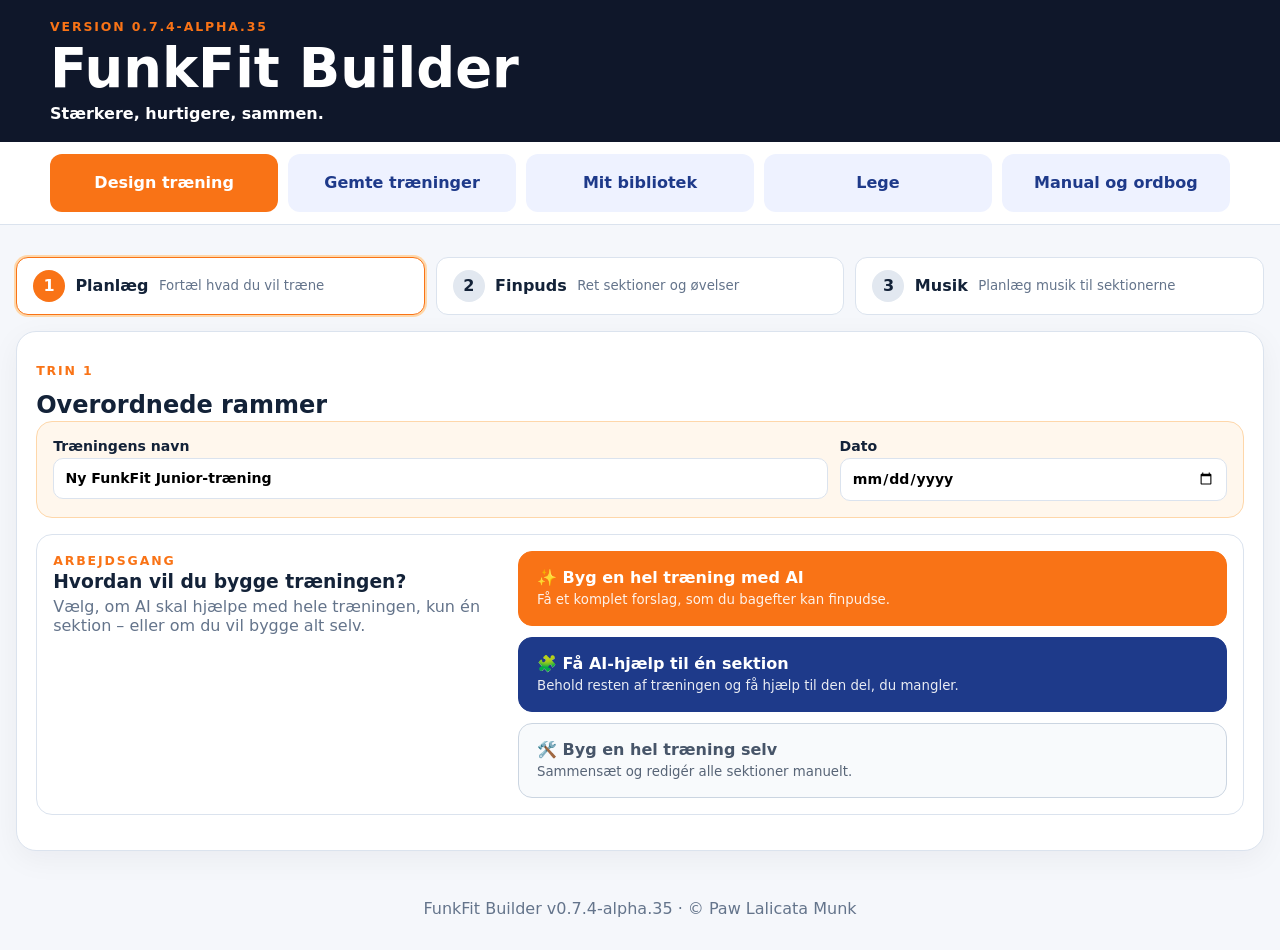
==== reset-cache.html @ 9656c765 "Add files via upload" ====
<!DOCTYPE html>
<meta charset="utf-8">
<title>Opdatér FunkFit-cache</title>
<body style="font-family:system-ui;padding:2rem">
<h1>Opdaterer FunkFit-cache…</h1>
<p>Kun app-cache opdateres. Gemte træninger og øvrige lokale data bevares.</p><p>Siden genindlæses automatisk.</p>
<script>
(async()=>{
  for(const registration of await navigator.serviceWorker.getRegistrations()){
    await registration.unregister();
  }
  for(const key of await caches.keys()){
    await caches.delete(key);
  }
  location.replace('./?v=0.7.4-alpha.35');
})();
</script>
</body>
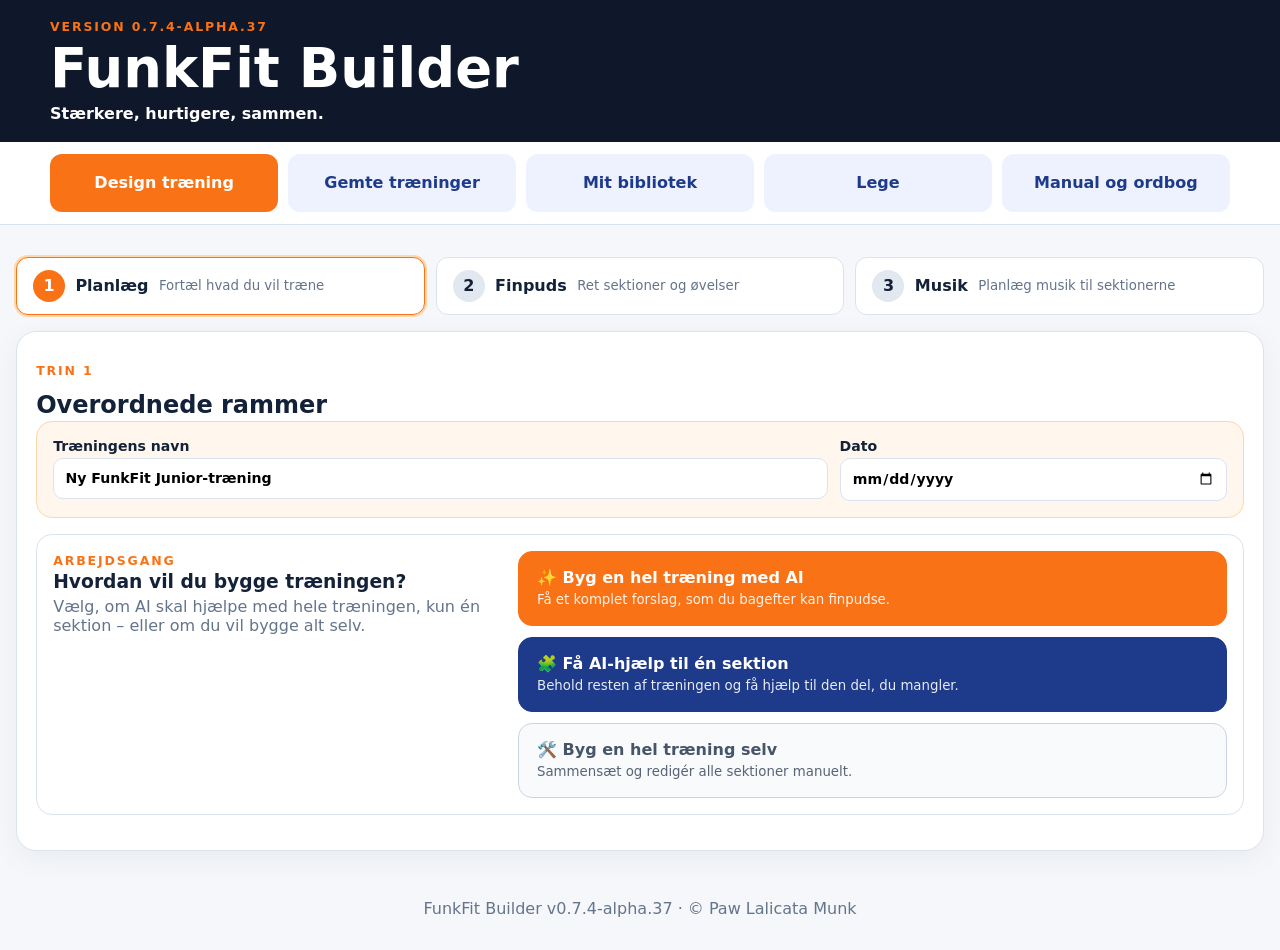
==== commit 6400c79a: "v0.7.4-alpha.37 Legebiblioteket har nu to lag:  Fælles i appen → ligger direkte i FunkFits filer og " ====
--- a/reset-cache.html
+++ b/reset-cache.html
@@ -12,7 +12,7 @@
   for(const key of await caches.keys()){
     await caches.delete(key);
   }
-  location.replace('./?v=0.7.4-alpha.35');
+  location.replace('./?v=0.7.4-alpha.37');
 })();
 </script>
 </body>
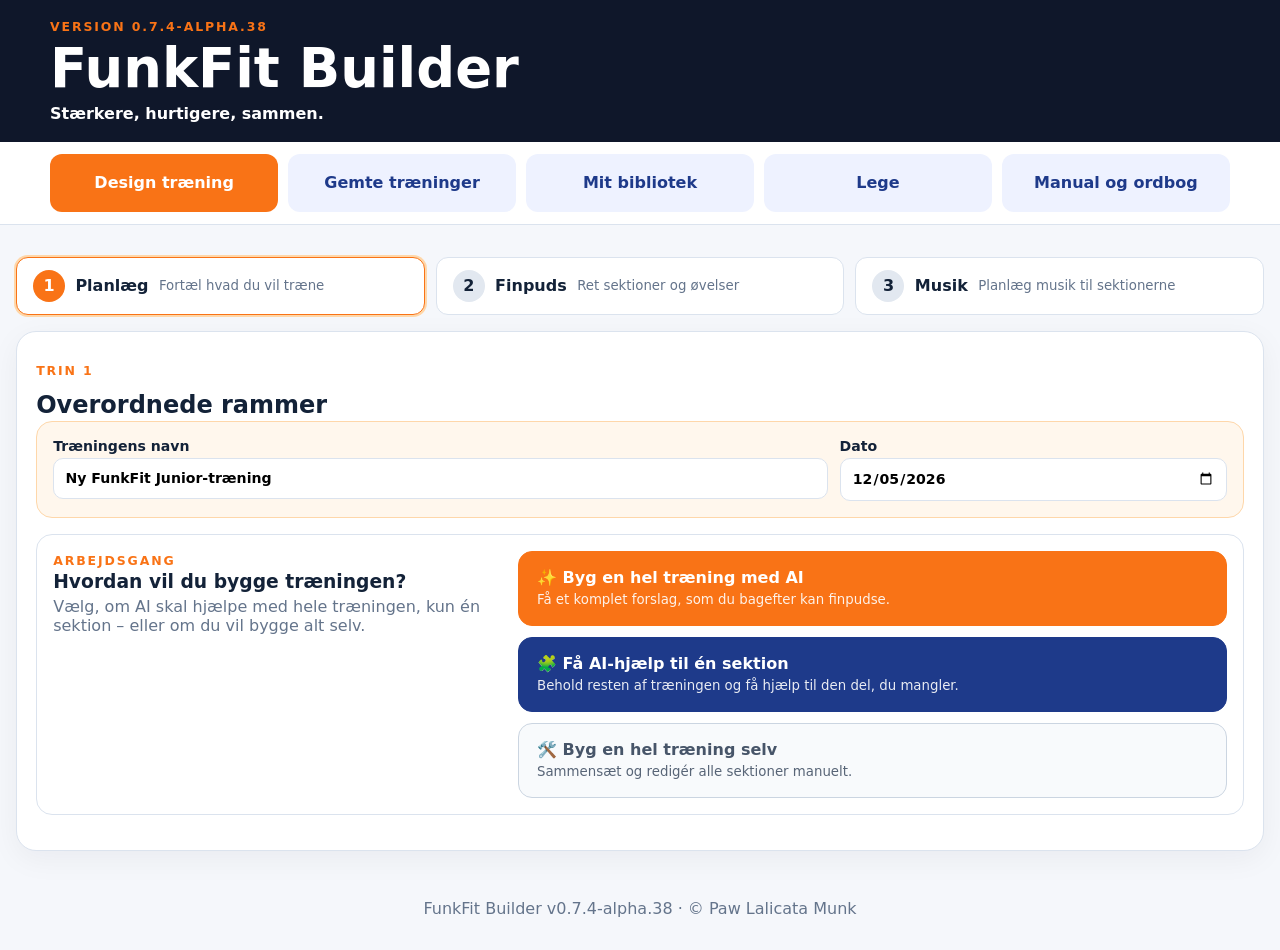
==== commit d179fa9b: "v0.7.4-alpha.38 De fem nye fælles lege er:  Superfly Superman Snap challenge Flip kegler Double staf" ====
--- a/reset-cache.html
+++ b/reset-cache.html
@@ -12,7 +12,7 @@
   for(const key of await caches.keys()){
     await caches.delete(key);
   }
-  location.replace('./?v=0.7.4-alpha.37');
+  location.replace('./?v=0.7.4-alpha.38');
 })();
 </script>
 </body>
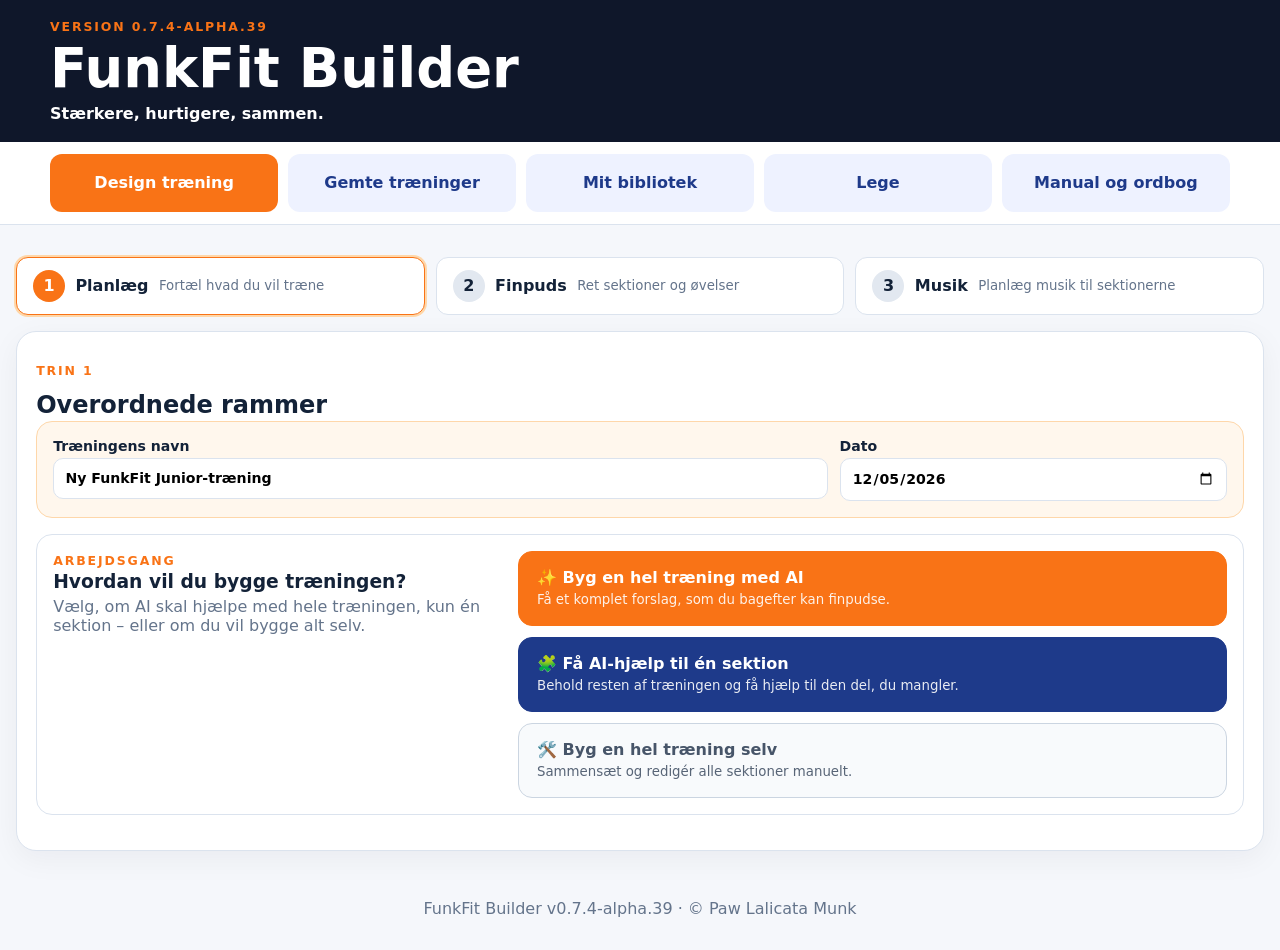
==== commit 8a153887: "v0.7.4-alpha.39 Download FunkFit Builder v0.7.4-alpha.39  Nu bliver Legebibliotek-filen versionsstyr" ====
--- a/reset-cache.html
+++ b/reset-cache.html
@@ -12,7 +12,7 @@
   for(const key of await caches.keys()){
     await caches.delete(key);
   }
-  location.replace('./?v=0.7.4-alpha.38');
+  location.replace('./?v=0.7.4-alpha.39');
 })();
 </script>
 </body>
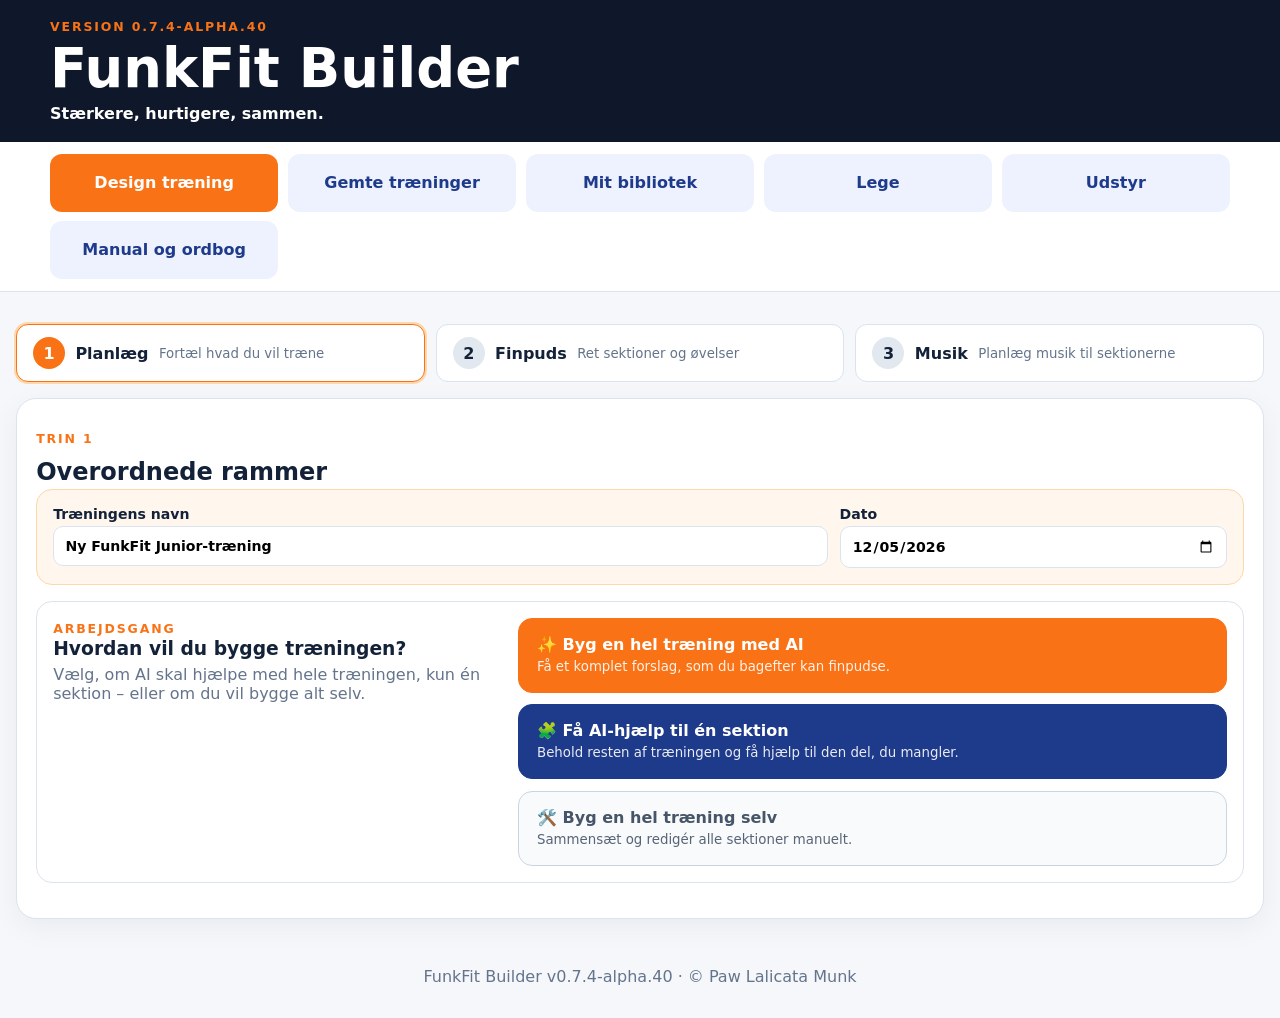
==== commit eabd7994: "Add files via upload" ====
--- a/reset-cache.html
+++ b/reset-cache.html
@@ -12,7 +12,7 @@
   for(const key of await caches.keys()){
     await caches.delete(key);
   }
-  location.replace('./?v=0.7.4-alpha.39');
+  location.replace('./?v=0.7.4-alpha.40');
 })();
 </script>
 </body>
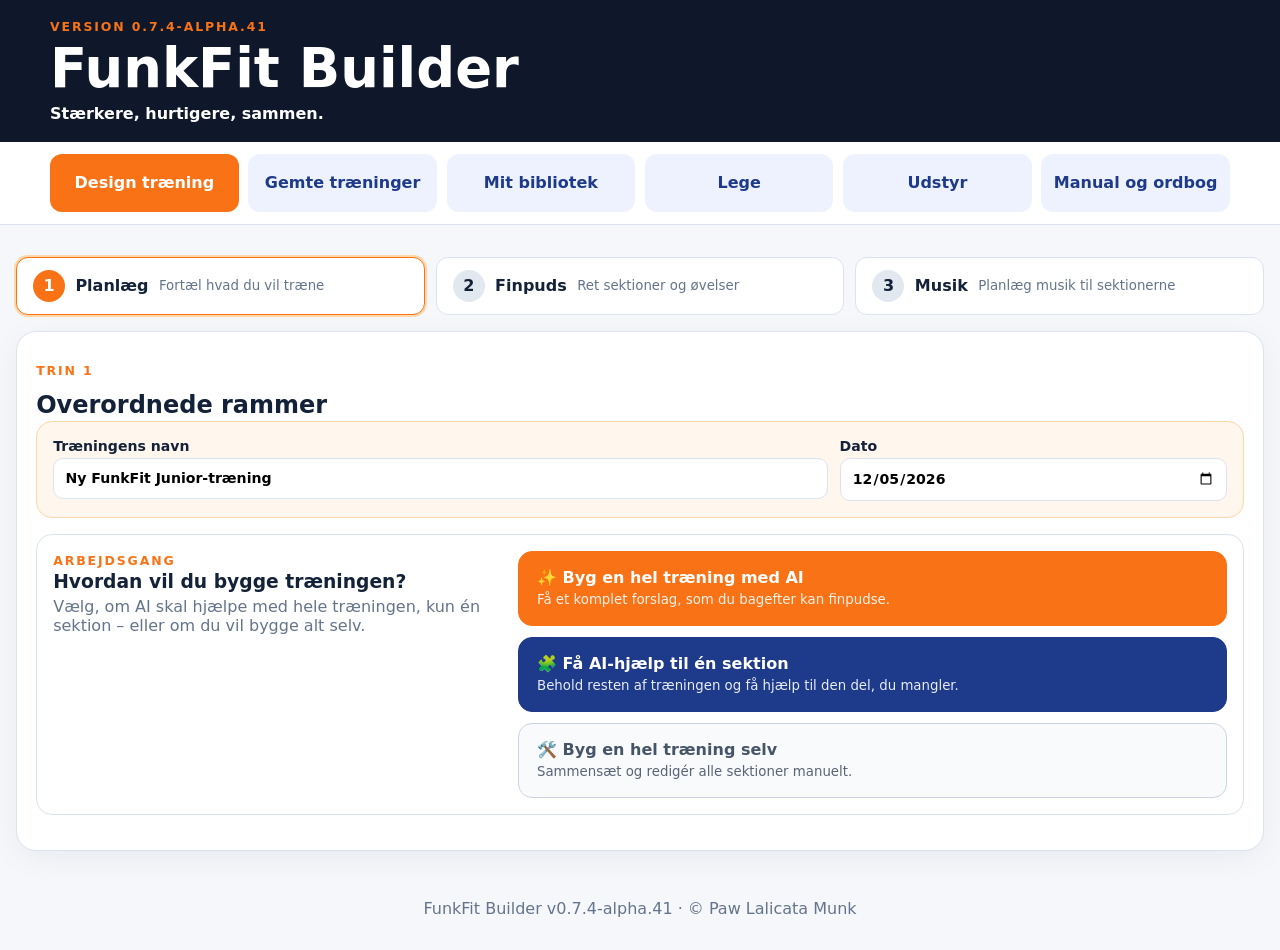
==== commit b608696c: "Add files via upload" ====
--- a/reset-cache.html
+++ b/reset-cache.html
@@ -12,7 +12,7 @@
   for(const key of await caches.keys()){
     await caches.delete(key);
   }
-  location.replace('./?v=0.7.4-alpha.40');
+  location.replace('./?v=0.7.4-alpha.41');
 })();
 </script>
 </body>
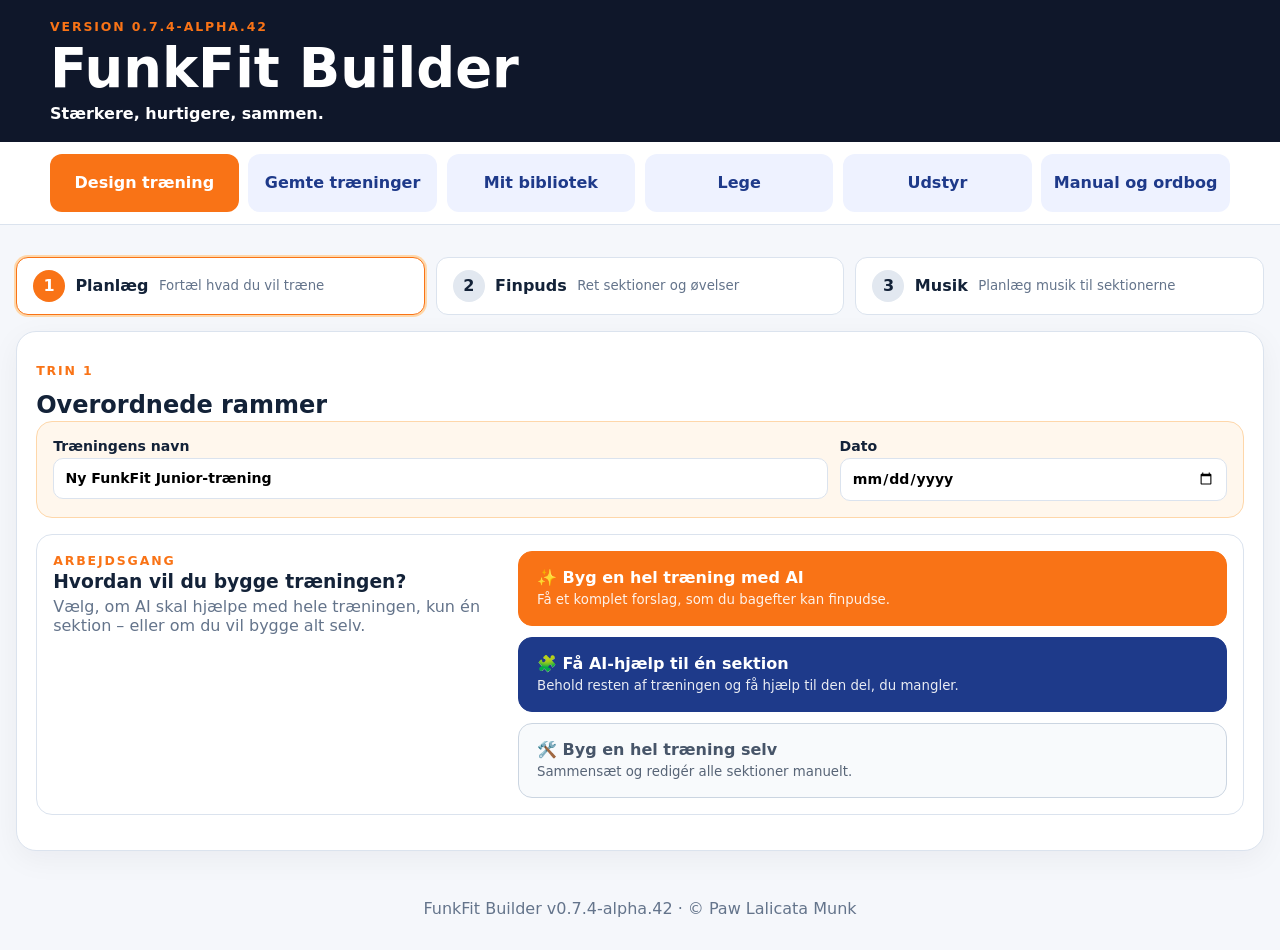
==== commit af5b0581: "Add files via upload" ====
--- a/reset-cache.html
+++ b/reset-cache.html
@@ -12,7 +12,7 @@
   for(const key of await caches.keys()){
     await caches.delete(key);
   }
-  location.replace('./?v=0.7.4-alpha.41');
+  location.replace('./?v=0.7.4-alpha.42');
 })();
 </script>
 </body>
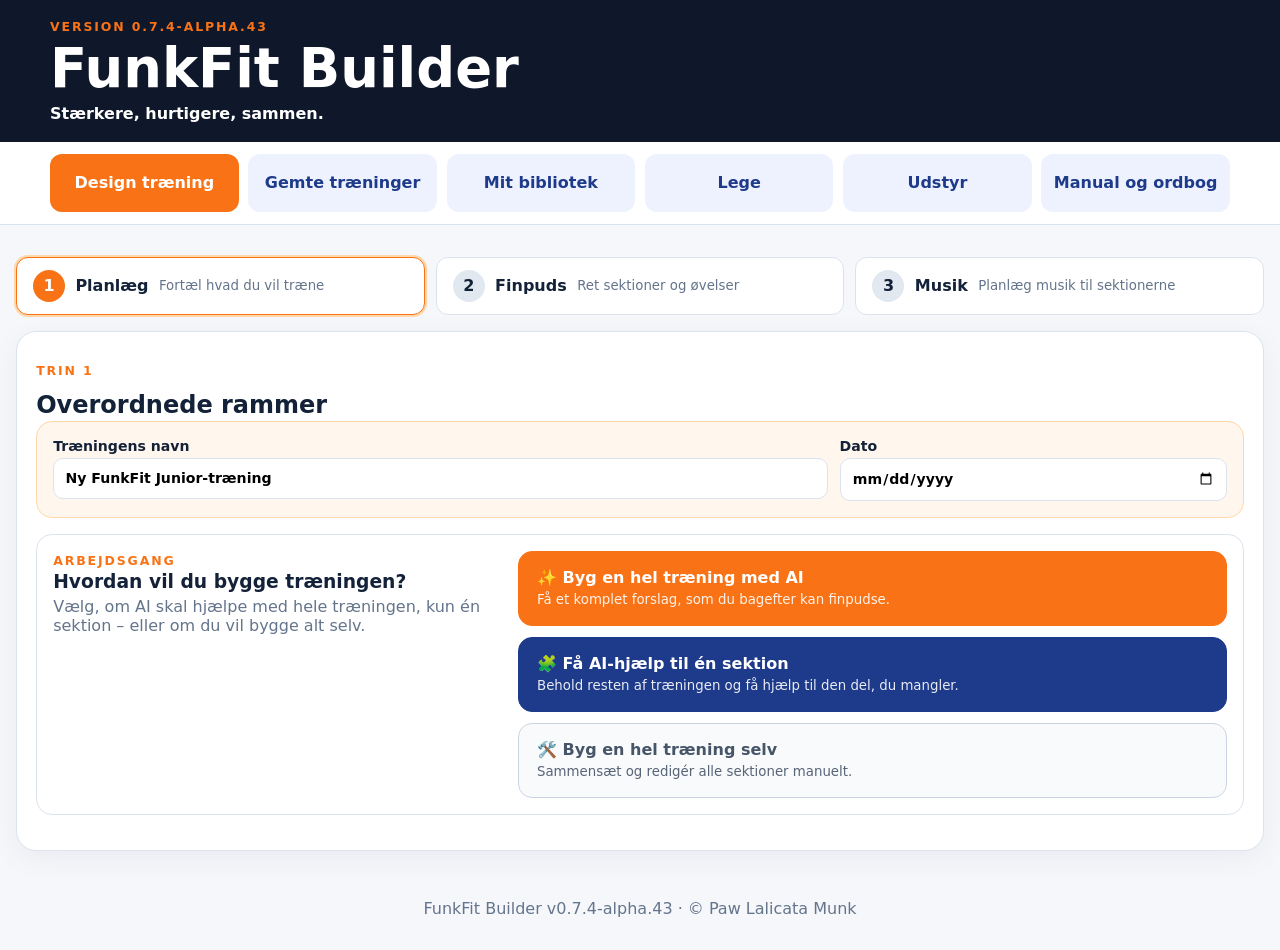
==== commit 613b416f: "v0.7.4-alpha.43" ====
--- a/reset-cache.html
+++ b/reset-cache.html
@@ -12,7 +12,7 @@
   for(const key of await caches.keys()){
     await caches.delete(key);
   }
-  location.replace('./?v=0.7.4-alpha.42');
+  location.replace('./?v=0.7.4-alpha.43');
 })();
 </script>
 </body>
